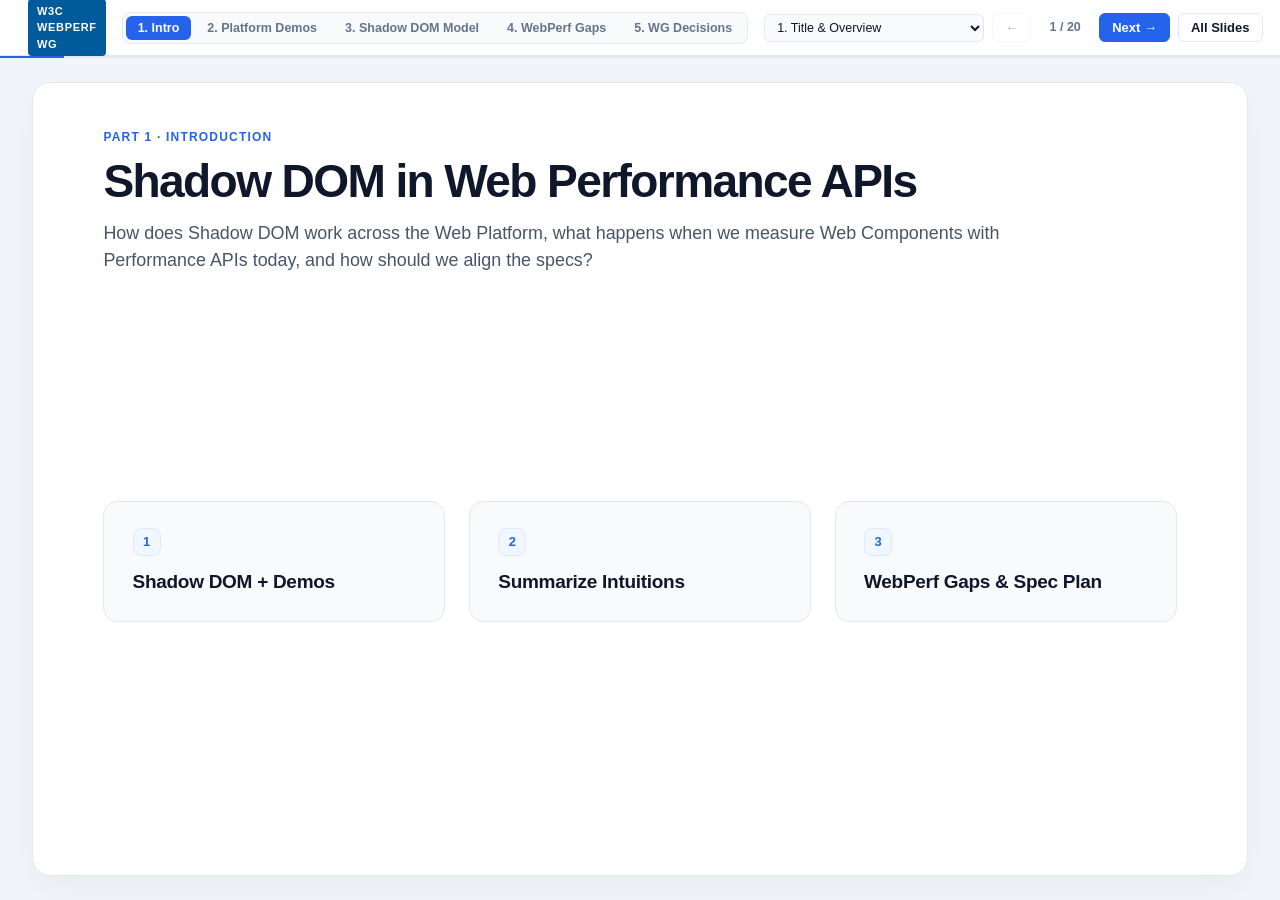
==== index.html @ 449cbb1b "Add 'Summary:' prefix to titles on Slides 10 and 11" ====
<!DOCTYPE html>
<html lang="en">
<head>
  <meta charset="utf-8">
  <meta name="viewport" content="width=device-width, initial-scale=1">
  <title>Shadow DOM in Web Performance APIs — W3C WebPerf WG</title>
  <meta name="description" content="W3C Web Performance Working Group presentation: Shadow DOM concepts, core Web Platform observability demos, and aligning Web Performance specifications.">
  <link rel="stylesheet" href="styles.css">
</head>
<body>
  <header class="deck-header">
    <div class="brand-group">
      <span class="w3c-tag">W3C WebPerf WG</span>
    </div>

    <nav class="story-stepper" aria-label="Presentation sections">
      <button class="step-pill active" type="button" data-part="0" onclick="jumpToPart('0')">1. Intro</button>
      <button class="step-pill" type="button" data-part="1" onclick="jumpToPart('1')">2. Platform Demos</button>
      <button class="step-pill" type="button" data-part="2" onclick="jumpToPart('2')">3. Shadow DOM Model</button>
      <button class="step-pill" type="button" data-part="3" onclick="jumpToPart('3')">4. WebPerf Gaps</button>
      <button class="step-pill" type="button" data-part="4" onclick="jumpToPart('4')">5. WG Decisions</button>
    </nav>

    <div class="deck-controls">
      <select id="slide-jump-select" class="slide-select" aria-label="Jump to slide">
        <optgroup label="1. Intro">
          <option value="0">1. Title &amp; Overview</option>
        </optgroup>
        <optgroup label="2. Platform Demos (No Perf APIs)">
          <option value="1">2. Concept: What Is Shadow DOM? (querySelector)</option>
          <option value="2">3. Diagram: The DOM "Tree of Trees"</option>
          <option value="3">4. ▶ Live Demo 1: querySelectorAll() Guard</option>
          <option value="4">5. Concept: DOM Events &amp; Retargeting</option>
          <option value="5">6. ▶ Live Demo 2: DOM Events &amp; Retargeting</option>
          <option value="6">7. Concept: Subresource Load, onload &amp; Hit-Testing</option>
          <option value="7">8. ▶ Live Demo 3: Subresource Load &amp; window.onload</option>
        </optgroup>
        <optgroup label="3. Shadow DOM Model">
          <option value="8">9. Diagram: DOM Tree vs. Flattened Tree</option>
          <option value="9">10. Summary: What Shadow DOM Encapsulates—And Why</option>
          <option value="10">11. Summary: open vs. closed vs. UA</option>
        </optgroup>
        <optgroup label="4. WebPerf Gaps &amp; Demos">
          <option value="11">12. What Breaks Today in WebPerf?</option>
          <option value="12">13. Two Audiences for Web Components</option>
          <option value="13">14. Current WebPerf Spec Scorecard</option>
          <option value="14">15. Event Timing vs. CLS Attribution</option>
          <option value="15">16. The LCP #152 Bug</option>
        </optgroup>
        <optgroup label="5. WG Decisions">
          <option value="16">17. Default: Component User View</option>
          <option value="17">18. Opt-In: Component Author View</option>
          <option value="18">19. 4 Decisions for WebPerf WG</option>
          <option value="19">20. Appendix: Engine &amp; WPT Plan</option>
        </optgroup>
      </select>

      <button id="prev-slide-btn" class="nav-btn" type="button">←</button>
      <span id="slide-counter-label" class="slide-counter">1 / 20</span>
      <button id="next-slide-btn" class="nav-btn primary" type="button">Next →</button>
      <button id="toggle-mode-btn" class="nav-btn" type="button">All Slides</button>
    </div>
  </header>

  <div class="progress-bar-track">
    <div id="progress-bar-fill" class="progress-bar-fill"></div>
  </div>

  <main class="deck-main">

    <!-- =========================================================
         PART 1: INTRO
         ========================================================= -->

    <!-- SLIDE 1: Title & Overview -->
    <section class="slide active" data-slide-index="0" data-part="0">
      <div class="slide-body">
        <div class="slide-eyebrow">Part 1 · Introduction</div>
        <h1>Shadow DOM in Web Performance APIs</h1>
        <p class="slide-lead">
          How does Shadow DOM work across the Web Platform, what happens when we measure Web Components with Performance APIs today, and how should we align the specs?
        </p>

        <div class="grid-3">
          <div class="card">
            <span class="card-num">1</span>
            <h3>Shadow DOM + Demos</h3>
          </div>

          <div class="card">
            <span class="card-num">2</span>
            <h3>Summarize Intuitions</h3>
          </div>

          <div class="card">
            <span class="card-num">3</span>
            <h3>WebPerf Gaps &amp; Spec Plan</h3>
          </div>
        </div>
      </div>
    </section>

    <!-- =========================================================
         PART 2: WEB PLATFORM PROOF (NO PERFORMANCE APIS)
         ========================================================= -->

    <!-- SLIDE 2: Platform Demo 1 Concept (What Is Shadow DOM? & querySelector Guard) -->
    <section class="slide" data-slide-index="1" data-part="1">
      <div class="slide-body">
        <div class="slide-eyebrow">Part 2 · Pure Web Platform Proof · 1 of 3</div>
        <h2>What Is Shadow DOM?</h2>
        <p class="slide-lead">
          A private DOM subtree attached to a <strong>Shadow Host</strong> so page styles and scripts don't collide with component internals.
        </p>

        <div class="grid-3">
          <div class="card">
            <span class="card-num">1</span>
            <h3>Hosts Live in Light DOM</h3>
            <p>
              Every custom element <strong>Host</strong> is in the outer <code>document</code> (regardless of <code>open</code> or <code>closed</code> mode).
            </p>
            <div class="formula-pill">document.querySelectorAll('...-card')</div>
          </div>

          <div class="card">
            <span class="card-num">2</span>
            <h3>Queries Stop at Boundary</h3>
            <p>
              <code>document.querySelectorAll()</code> does not reach inside Shadow Roots by default.
            </p>
            <div class="formula-pill">document.querySelectorAll('button')</div>
          </div>

          <div class="card">
            <span class="card-num">3</span>
            <h3>Reaching In: <code>open</code> Only</h3>
            <p>
              <code>host.shadowRoot</code> reaches inside <code>open</code> roots, while returning <code>null</code> for <code>closed</code>.
            </p>
            <div class="formula-pill">host.shadowRoot?.querySelectorAll(...)</div>
          </div>
        </div>
      </div>
    </section>

    <!-- SLIDE 3: Diagram (DOM "Tree of Trees" Only) -->
    <section class="slide" data-slide-index="2" data-part="1">
      <div class="slide-body">
        <div class="slide-eyebrow">Part 2 · Pure Web Platform Proof · Initial Mental Model</div>
        <h2>The DOM "Tree of Trees" (<a href="https://developer.mozilla.org/en-US/docs/Web/API/Web_components/Using_shadow_DOM" target="_blank">MDN</a>)</h2>
        <p class="slide-lead">
          To DOM traversal APIs (<code>querySelector</code>, <code>getElementById</code>, <code>parentNode</code>), the <strong>Shadow Tree</strong> is a separate DOM tree separated from the <strong>Document Tree</strong> by the <strong>Shadow Boundary</strong>:
        </p>

        <div class="card" style="padding: 18px 22px; display: flex; justify-content: center; overflow-x: auto;">
          <svg viewBox="0 0 485 390" style="width: 100%; max-width: 560px; max-height: 52vh; height: auto; display: block; font-family: 'Inter', -apple-system, BlinkMacSystemFont, sans-serif;" role="img" aria-label="Diagram of the DOM Tree of Trees separated by the Shadow Boundary">
            <defs>
              <marker id="arrow-indigo-initial" viewBox="0 0 10 10" refX="8" refY="5" markerWidth="6" markerHeight="6" orient="auto-start-reverse">
                <path d="M 0 1 L 8 5 L 0 9 z" fill="#4f46e5"/>
              </marker>
            </defs>

            <rect x="10" y="10" width="465" height="370" rx="14" fill="#f8fafc" stroke="#cbd5e1" stroke-width="1.5"/>
            <text x="28" y="36" font-size="13" font-weight="800" fill="#0f172a" letter-spacing="0.03em">DOM REALM — "TREE OF TREES"</text>
            <text x="28" y="54" font-size="11.5" fill="#64748b">DOM traversal (querySelector, parentNode) stops at the Shadow Boundary</text>

            <!-- Document Tree sub-box -->
            <rect x="24" y="68" width="200" height="258" rx="10" fill="#ffffff" stroke="#cbd5e1" stroke-width="1.25"/>
            <text x="36" y="88" font-size="11" font-weight="700" fill="#475569">Document Tree</text>

            <!-- Edges in Document Tree -->
            <line x1="124" y1="128" x2="76" y2="176" stroke="#94a3b8" stroke-width="2"/>
            <line x1="124" y1="128" x2="172" y2="176" stroke="#94a3b8" stroke-width="2"/>
            <line x1="76" y1="208" x2="76" y2="254" stroke="#94a3b8" stroke-width="2"/>

            <!-- document node -->
            <rect x="78" y="98" width="92" height="32" rx="16" fill="#1e40af" stroke="#1e3a8a" stroke-width="1.5"/>
            <text x="124" y="118" text-anchor="middle" font-size="12" font-weight="700" fill="#ffffff">document</text>

            <!-- light DOM child 1 -->
            <rect x="36" y="176" width="80" height="32" rx="16" fill="#d1fae5" stroke="#10b981" stroke-width="1.5"/>
            <text x="76" y="196" text-anchor="middle" font-size="11.5" font-weight="700" fill="#065f46">&lt;header&gt;</text>

            <!-- light DOM grandchild -->
            <rect x="36" y="254" width="80" height="32" rx="16" fill="#d1fae5" stroke="#10b981" stroke-width="1.5"/>
            <text x="76" y="274" text-anchor="middle" font-size="11.5" font-weight="700" fill="#065f46">&lt;h1&gt;</text>

            <!-- shadow host node -->
            <rect x="128" y="172" width="88" height="40" rx="20" fill="#10b981" stroke="#047857" stroke-width="2"/>
            <text x="172" y="189" text-anchor="middle" font-size="11" font-weight="800" fill="#ffffff">shadow</text>
            <text x="172" y="203" text-anchor="middle" font-size="11" font-weight="800" fill="#ffffff">host</text>

            <!-- SHADOW BOUNDARY (Vertical Dashed Line) -->
            <line x1="242" y1="68" x2="242" y2="326" stroke="#4f46e5" stroke-width="2" stroke-dasharray="5,5"/>
            <rect x="193" y="302" width="98" height="20" rx="5" fill="#eef2ff" stroke="#c7d2fe" stroke-width="1"/>
            <text x="242" y="315" text-anchor="middle" font-size="10" font-weight="800" fill="#4338ca">Shadow Boundary</text>

            <!-- Shadow Tree sub-box -->
            <rect x="260" y="112" width="200" height="214" rx="10" fill="#f5f3ff" stroke="#c4b5fd" stroke-width="1.25"/>
            <text x="272" y="132" font-size="11" font-weight="700" fill="#5b21b6">Shadow Tree</text>

            <!-- Host -> Shadow Root capability pointer -->
            <path d="M 216 192 L 308 168" fill="none" stroke="#4f46e5" stroke-width="2" stroke-dasharray="4,3" marker-end="url(#arrow-indigo-initial)"/>

            <!-- Edges in Shadow Tree -->
            <line x1="360" y1="180" x2="314" y2="222" stroke="#a78bfa" stroke-width="2"/>
            <line x1="360" y1="180" x2="406" y2="222" stroke="#a78bfa" stroke-width="2"/>
            <line x1="406" y1="254" x2="406" y2="282" stroke="#a78bfa" stroke-width="2"/>

            <!-- shadow root node -->
            <rect x="310" y="144" width="100" height="36" rx="18" fill="#4338ca" stroke="#312e81" stroke-width="1.5"/>
            <text x="360" y="160" text-anchor="middle" font-size="11" font-weight="700" fill="#ffffff">shadow</text>
            <text x="360" y="173" text-anchor="middle" font-size="11" font-weight="700" fill="#ffffff">root</text>

            <!-- shadow child 1 -->
            <rect x="274" y="222" width="80" height="32" rx="16" fill="#fce7f3" stroke="#ec4899" stroke-width="1.5"/>
            <text x="314" y="242" text-anchor="middle" font-size="11" font-weight="700" fill="#9d174d">&lt;div.card&gt;</text>

            <!-- shadow child 2 -->
            <rect x="366" y="222" width="80" height="32" rx="16" fill="#fce7f3" stroke="#ec4899" stroke-width="1.5"/>
            <text x="406" y="242" text-anchor="middle" font-size="11" font-weight="700" fill="#9d174d">&lt;p&gt;</text>

            <!-- shadow grandchild -->
            <rect x="366" y="280" width="80" height="32" rx="16" fill="#fce7f3" stroke="#ec4899" stroke-width="1.5"/>
            <text x="406" y="300" text-anchor="middle" font-size="11" font-weight="700" fill="#9d174d">&lt;img&gt;</text>

            <!-- Bottom caption pill Left -->
            <rect x="24" y="338" width="436" height="28" rx="6" fill="#f1f5f9" stroke="#cbd5e1" stroke-width="1"/>
            <text x="242" y="356" text-anchor="middle" font-size="11" font-weight="600" fill="#334155" font-family="'JetBrains Mono', monospace">shadowRoot.parentNode === null · doc.querySelector('img') === null</text>
          </svg>
        </div>
      </div>
    </section>

    <!-- SLIDE 4: Inline Live Demo 1 (querySelector Guard) -->
    <section class="slide" data-slide-index="2" data-part="1">
      <div class="slide-body">
        <div class="demo-slide-header">
          <div>
            <div class="slide-eyebrow">Part 2 · Interactive Demo 1 · DOM Tree Encapsulation</div>
            <h2>Live Demo: Shadow DOM &amp; <code>querySelectorAll()</code></h2>
          </div>
          <div class="demo-slide-actions">
            <button class="nav-btn" type="button" onclick="reloadDemoFrame(this)">↻ Reload Demo</button>
            <a class="nav-btn" href="demos/demo-0-queryselector.html" target="_blank">Open in New Tab ↗</a>
          </div>
        </div>
        <div class="demo-embed-wrap">
          <iframe class="demo-embed-frame" data-src="demos/demo-0-queryselector.html" title="Demo 1: Shadow DOM and querySelectorAll"></iframe>
        </div>
      </div>
    </section>

    <!-- SLIDE 4: Platform Demo 2 Concept (DOM Events & Retargeting) -->
    <section class="slide" data-slide-index="3" data-part="1">
      <div class="slide-body">
        <div class="slide-eyebrow">Part 2 · Pure Web Platform Proof (Zero Performance APIs) · 2 of 3</div>
        <h2>DOM Events Bubble Out—and Retarget to the Shadow Host</h2>
        <p class="slide-lead">
          When a user clicks inside an <code>open</code> or <code>closed</code> Shadow Root, the outer page receives the event—with <code>event.target</code> rewritten via <a href="https://dom.spec.whatwg.org/#retarget" target="_blank">WHATWG DOM <code>retarget()</code></a>:
        </p>

        <div class="grid-3">
          <div class="card">
            <span class="card-num">1</span>
            <h3>Composed Clicks Exit</h3>
            <p>
              UI events (<code>click</code>, <code>pointerdown</code>, <code>keydown</code>) have <code>composed: true</code> and bubble out to <code>window</code> across both <code>open</code> and <code>closed</code> shadow roots.
            </p>
            <div class="formula-pill">window.addEventListener('click') fires</div>
          </div>

          <div class="card">
            <span class="card-num">2</span>
            <h3><code>event.target</code> Retargets</h3>
            <p>
              An inner click on <code>&lt;button#save-btn&gt;</code> is automatically rewritten at the shadow boundary to the outermost light-DOM <strong>Shadow Host</strong>.
            </p>
            <div class="formula-pill">event.target → &lt;closed-demo-card&gt;</div>
          </div>

          <div class="card">
            <span class="card-num">3</span>
            <h3><code>composedPath()[0]</code> Checks Mode</h3>
            <p>
              <code>event.composedPath()[0]</code> pierces <code>open</code> shadow roots (<code>&lt;button#save-btn&gt;</code>), while stopping at the host for <code>closed</code> shadow roots.
            </p>
            <div class="formula-pill">open: inner button · closed: host</div>
          </div>
        </div>
      </div>
    </section>

    <!-- SLIDE 5: Inline Live Demo 2 (DOM Events & Retargeting) -->
    <section class="slide" data-slide-index="4" data-part="1">
      <div class="slide-body">
        <div class="demo-slide-header">
          <div>
            <div class="slide-eyebrow">Part 2 · Interactive Demo 2 · Zero Performance APIs</div>
            <h2>Live Demo: DOM Events, <code>event.target</code> &amp; <code>composedPath()</code></h2>
          </div>
          <div class="demo-slide-actions">
            <button class="nav-btn" type="button" onclick="reloadDemoFrame(this)">↻ Reload Demo</button>
            <a class="nav-btn" href="demos/demo-1-events.html?mode=platform" target="_blank">Open in New Tab ↗</a>
          </div>
        </div>
        <div class="demo-embed-wrap">
          <iframe class="demo-embed-frame" data-src="demos/demo-1-events.html?mode=platform" title="Demo 2: DOM Events and Retargeting"></iframe>
        </div>
      </div>
    </section>

    <!-- SLIDE 6: Platform Demo 3 Concept (Subresource Load, window.onload & elementFromPoint) -->
    <section class="slide" data-slide-index="5" data-part="1">
      <div class="slide-body">
        <div class="slide-eyebrow">Part 2 · Pure Web Platform Proof (Zero Performance APIs) · 3 of 3</div>
        <h2>Slow Subresources Inside Shadow DOM Delay <code>window.onload</code></h2>
        <p class="slide-lead">
          Even when an <code>&lt;img&gt;</code> is encapsulated inside an <code>open</code> or <code>closed</code> Shadow Root, its network loading and rendered geometry participate in the outer document:
        </p>

        <div class="grid-3">
          <div class="card">
            <span class="card-num">1</span>
            <h3><code>DOMContentLoaded</code> Fires Early</h3>
            <p>
              The outer HTML parser finishes immediately (`~15ms`), while slow-loading <code>&lt;img&gt;</code> elements inside the <code>open</code> and <code>closed</code> Shadow Roots continue fetching.
            </p>
            <div class="formula-pill">document.readyState === "interactive"</div>
          </div>

          <div class="card">
            <span class="card-num">2</span>
            <h3>Delays Outer <code>window.onload</code></h3>
            <p>
              Per <a href="https://html.spec.whatwg.org/multipage/images.html#delay-the-load-event" target="_blank">WHATWG HTML</a>, both <code>open</code> (`1.2s`) and <code>closed</code> (`2.4s`) shadow images delay the outer document's <code>window.onload</code> until the slowest one completes.
            </p>
            <div class="formula-pill">window.onload waits for closed shadow &lt;img&gt;</div>
          </div>

          <div class="card">
            <span class="card-num">3</span>
            <h3><code>elementFromPoint(x, y)</code> Retargets</h3>
            <p>
              Hit-testing the screen coordinates of the rendered shadow <code>&lt;img&gt;</code> via <code>document.elementFromPoint(x, y)</code> returns the <strong>Shadow Host</strong>—never the inner <code>&lt;img&gt;</code>!
            </p>
            <div class="formula-pill">elementFromPoint(x, y) → &lt;closed-load-card&gt;</div>
          </div>
        </div>
      </div>
    </section>

    <!-- SLIDE 7: Inline Live Demo 3 (Subresource Load & window.onload) -->
    <section class="slide" data-slide-index="6" data-part="1">
      <div class="slide-body">
        <div class="demo-slide-header">
          <div>
            <div class="slide-eyebrow">Part 2 · Interactive Demo 3 · Zero Performance APIs</div>
            <h2>Live Demo: Slow Shadow DOM Subresources &amp; <code>window.onload</code></h2>
          </div>
          <div class="demo-slide-actions">
            <button class="nav-btn" type="button" onclick="reloadDemoFrame(this)">↻ Replay Load</button>
            <a class="nav-btn" href="demos/demo-4-paint-visibility.html?mode=platform" target="_blank">Open in New Tab ↗</a>
          </div>
        </div>
        <div class="demo-embed-wrap">
          <iframe class="demo-embed-frame" data-src="demos/demo-4-paint-visibility.html?mode=platform" data-reload-on-enter="true" title="Demo 3: Subresource Load and window.onload"></iframe>
        </div>
      </div>
    </section>

    <!-- =========================================================
         PART 3: SHADOW DOM MODEL
         ========================================================= -->

    <!-- SLIDE 6: Visual Architecture Diagram (Modern MDN shadowdom.svg) -->
    <section class="slide" data-slide-index="5" data-part="2">
      <div class="slide-body">
        <div class="slide-eyebrow">Part 3 · Shadow DOM Model</div>
        <h2>The "Tree of Trees" vs. The "Flattened Tree"</h2>
        <p class="slide-lead">
          DOM APIs see separate trees divided by the <strong>Shadow Boundary</strong>, while layout, paint, and input operate on the unified <strong>Flattened Tree</strong> (<a href="https://developer.mozilla.org/en-US/docs/Web/API/Web_components/Using_shadow_DOM" target="_blank">MDN</a> · <a href="https://drafts.csswg.org/css-scoping/#flat-tree" target="_blank">CSS Scoping §3.1</a>).
        </p>

        <div class="card" style="padding: 18px 22px; overflow-x: auto;">
          <svg viewBox="0 0 980 390" style="width: 100%; min-width: 680px; max-height: 52vh; height: auto; display: block; font-family: 'Inter', -apple-system, BlinkMacSystemFont, sans-serif;" role="img" aria-label="Diagram comparing the DOM Tree of Trees on the left with the Flattened Tree for rendering on the right">
            <defs>
              <marker id="arrow-slate" viewBox="0 0 10 10" refX="8" refY="5" markerWidth="6" markerHeight="6" orient="auto-start-reverse">
                <path d="M 0 1 L 8 5 L 0 9 z" fill="#64748b"/>
              </marker>
              <marker id="arrow-indigo" viewBox="0 0 10 10" refX="8" refY="5" markerWidth="6" markerHeight="6" orient="auto-start-reverse">
                <path d="M 0 1 L 8 5 L 0 9 z" fill="#4f46e5"/>
              </marker>
              <marker id="arrow-emerald" viewBox="0 0 10 10" refX="8" refY="5" markerWidth="6" markerHeight="6" orient="auto-start-reverse">
                <path d="M 0 1 L 8 5 L 0 9 z" fill="#059669"/>
              </marker>
            </defs>

            <!-- =====================================================
                 LEFT SIDE: DOM REALM ("TREE OF TREES")
                 ===================================================== -->
            <rect x="10" y="10" width="465" height="370" rx="14" fill="#f8fafc" stroke="#cbd5e1" stroke-width="1.5"/>
            <text x="28" y="36" font-size="13" font-weight="800" fill="#0f172a" letter-spacing="0.03em">1. DOM REALM — "TREE OF TREES"</text>
            <text x="28" y="54" font-size="11.5" fill="#64748b">DOM traversal (querySelector, parentNode) stops at the Shadow Boundary</text>

            <!-- Document Tree sub-box -->
            <rect x="24" y="68" width="200" height="258" rx="10" fill="#ffffff" stroke="#cbd5e1" stroke-width="1.25"/>
            <text x="36" y="88" font-size="11" font-weight="700" fill="#475569">Document Tree</text>

            <!-- Edges in Document Tree -->
            <line x1="124" y1="128" x2="76" y2="176" stroke="#94a3b8" stroke-width="2"/>
            <line x1="124" y1="128" x2="172" y2="176" stroke="#94a3b8" stroke-width="2"/>
            <line x1="76" y1="208" x2="76" y2="254" stroke="#94a3b8" stroke-width="2"/>

            <!-- document node -->
            <rect x="78" y="98" width="92" height="32" rx="16" fill="#1e40af" stroke="#1e3a8a" stroke-width="1.5"/>
            <text x="124" y="118" text-anchor="middle" font-size="12" font-weight="700" fill="#ffffff">document</text>

            <!-- light DOM child 1 -->
            <rect x="36" y="176" width="80" height="32" rx="16" fill="#d1fae5" stroke="#10b981" stroke-width="1.5"/>
            <text x="76" y="196" text-anchor="middle" font-size="11.5" font-weight="700" fill="#065f46">&lt;header&gt;</text>

            <!-- light DOM grandchild -->
            <rect x="36" y="254" width="80" height="32" rx="16" fill="#d1fae5" stroke="#10b981" stroke-width="1.5"/>
            <text x="76" y="274" text-anchor="middle" font-size="11.5" font-weight="700" fill="#065f46">&lt;h1&gt;</text>

            <!-- shadow host node -->
            <rect x="128" y="172" width="88" height="40" rx="20" fill="#10b981" stroke="#047857" stroke-width="2"/>
            <text x="172" y="189" text-anchor="middle" font-size="11" font-weight="800" fill="#ffffff">shadow</text>
            <text x="172" y="203" text-anchor="middle" font-size="11" font-weight="800" fill="#ffffff">host</text>

            <!-- SHADOW BOUNDARY (Vertical Dashed Line) -->
            <line x1="242" y1="68" x2="242" y2="326" stroke="#4f46e5" stroke-width="2" stroke-dasharray="5,5"/>
            <rect x="193" y="302" width="98" height="20" rx="5" fill="#eef2ff" stroke="#c7d2fe" stroke-width="1"/>
            <text x="242" y="315" text-anchor="middle" font-size="10" font-weight="800" fill="#4338ca">Shadow Boundary</text>

            <!-- Shadow Tree sub-box -->
            <rect x="260" y="112" width="200" height="214" rx="10" fill="#f5f3ff" stroke="#c4b5fd" stroke-width="1.25"/>
            <text x="272" y="132" font-size="11" font-weight="700" fill="#5b21b6">Shadow Tree</text>

            <!-- Host -> Shadow Root capability pointer -->
            <path d="M 216 192 L 308 168" fill="none" stroke="#4f46e5" stroke-width="2" stroke-dasharray="4,3" marker-end="url(#arrow-indigo)"/>

            <!-- Edges in Shadow Tree -->
            <line x1="360" y1="180" x2="314" y2="222" stroke="#a78bfa" stroke-width="2"/>
            <line x1="360" y1="180" x2="406" y2="222" stroke="#a78bfa" stroke-width="2"/>
            <line x1="406" y1="254" x2="406" y2="282" stroke="#a78bfa" stroke-width="2"/>

            <!-- shadow root node -->
            <rect x="310" y="144" width="100" height="36" rx="18" fill="#4338ca" stroke="#312e81" stroke-width="1.5"/>
            <text x="360" y="160" text-anchor="middle" font-size="11" font-weight="700" fill="#ffffff">shadow</text>
            <text x="360" y="173" text-anchor="middle" font-size="11" font-weight="700" fill="#ffffff">root</text>

            <!-- shadow child 1 -->
            <rect x="274" y="222" width="80" height="32" rx="16" fill="#fce7f3" stroke="#ec4899" stroke-width="1.5"/>
            <text x="314" y="242" text-anchor="middle" font-size="11" font-weight="700" fill="#9d174d">&lt;div.card&gt;</text>

            <!-- shadow child 2 -->
            <rect x="366" y="222" width="80" height="32" rx="16" fill="#fce7f3" stroke="#ec4899" stroke-width="1.5"/>
            <text x="406" y="242" text-anchor="middle" font-size="11" font-weight="700" fill="#9d174d">&lt;p&gt;</text>

            <!-- shadow grandchild -->
            <rect x="366" y="280" width="80" height="32" rx="16" fill="#fce7f3" stroke="#ec4899" stroke-width="1.5"/>
            <text x="406" y="300" text-anchor="middle" font-size="11" font-weight="700" fill="#9d174d">&lt;img&gt;</text>

            <!-- Bottom caption pill Left -->
            <rect x="24" y="338" width="436" height="28" rx="6" fill="#f1f5f9" stroke="#cbd5e1" stroke-width="1"/>
            <text x="242" y="356" text-anchor="middle" font-size="11" font-weight="600" fill="#334155" font-family="'JetBrains Mono', monospace">shadowRoot.parentNode === null · doc.querySelector('img') === null</text>

            <!-- =====================================================
                 CENTER BRIDGE: FLATTEN & RETARGET
                 ===================================================== -->
            <rect x="485" y="148" width="80" height="52" rx="8" fill="#eef2ff" stroke="#c7d2fe" stroke-width="1.25"/>
            <text x="525" y="168" text-anchor="middle" font-size="10.5" font-weight="800" fill="#3730a3">Flatten</text>
            <path d="M 497 182 L 551 182" fill="none" stroke="#4f46e5" stroke-width="2.2" marker-end="url(#arrow-indigo)"/>
            <text x="525" y="194" text-anchor="middle" font-size="9" font-weight="600" fill="#4f46e5">CSS §3.1</text>

            <!-- =====================================================
                 RIGHT SIDE: RENDERING REALM ("FLATTENED TREE")
                 ===================================================== -->
            <rect x="575" y="10" width="395" height="370" rx="14" fill="#f0fdf4" stroke="#86efac" stroke-width="1.5"/>
            <text x="593" y="36" font-size="13" font-weight="800" fill="#064e3b" letter-spacing="0.03em">2. FLATTENED TREE (FOR RENDERING)</text>
            <text x="593" y="54" font-size="11.5" fill="#047857">Layout, Paint, Hit-Testing &amp; WebPerf run on this single unified tree</text>

            <!-- Unified Flat Tree box -->
            <rect x="591" y="68" width="363" height="258" rx="10" fill="#ffffff" stroke="#bbf7d0" stroke-width="1.25"/>

            <!-- Edges in Flattened Tree -->
            <line x1="728" y1="126" x2="652" y2="172" stroke="#94a3b8" stroke-width="2"/>
            <line x1="728" y1="126" x2="804" y2="172" stroke="#94a3b8" stroke-width="2"/>
            <line x1="652" y1="204" x2="652" y2="250" stroke="#94a3b8" stroke-width="2"/>

            <!-- Grafted Shadow Tree edges directly under shadow host! -->
            <line x1="804" y1="208" x2="754" y2="236" stroke="#ec4899" stroke-width="2"/>
            <line x1="804" y1="208" x2="854" y2="236" stroke="#ec4899" stroke-width="2"/>
            <line x1="854" y1="266" x2="854" y2="284" stroke="#ec4899" stroke-width="2"/>

            <!-- document node -->
            <rect x="682" y="94" width="92" height="32" rx="16" fill="#1e40af" stroke="#1e3a8a" stroke-width="1.5"/>
            <text x="728" y="114" text-anchor="middle" font-size="12" font-weight="700" fill="#ffffff">document</text>

            <!-- light DOM child 1 -->
            <rect x="612" y="172" width="80" height="32" rx="16" fill="#d1fae5" stroke="#10b981" stroke-width="1.5"/>
            <text x="652" y="192" text-anchor="middle" font-size="11.5" font-weight="700" fill="#065f46">&lt;header&gt;</text>

            <!-- light DOM grandchild -->
            <rect x="612" y="250" width="80" height="32" rx="16" fill="#d1fae5" stroke="#10b981" stroke-width="1.5"/>
            <text x="652" y="270" text-anchor="middle" font-size="11.5" font-weight="700" fill="#065f46">&lt;h1&gt;</text>

            <!-- shadow host node in flat tree -->
            <rect x="760" y="168" width="88" height="40" rx="20" fill="#10b981" stroke="#047857" stroke-width="2"/>
            <text x="804" y="185" text-anchor="middle" font-size="11" font-weight="800" fill="#ffffff">shadow</text>
            <text x="804" y="199" text-anchor="middle" font-size="11" font-weight="800" fill="#ffffff">host</text>

            <!-- Dashed box showing Grafted Shadow Tree inside Flat Tree -->
            <rect x="704" y="220" width="238" height="100" rx="8" fill="#fdf2f8" fill-opacity="0.55" stroke="#ec4899" stroke-width="1.5" stroke-dasharray="5,4"/>
            <text x="714" y="312" font-size="10" font-weight="700" fill="#9d174d">Shadow Tree (grafted under host)</text>

            <!-- grafted shadow child 1 -->
            <rect x="714" y="234" width="80" height="30" rx="15" fill="#fce7f3" stroke="#ec4899" stroke-width="1.5"/>
            <text x="754" y="253" text-anchor="middle" font-size="11" font-weight="700" fill="#9d174d">&lt;div.card&gt;</text>

            <!-- grafted shadow child 2 -->
            <rect x="814" y="234" width="80" height="30" rx="15" fill="#fce7f3" stroke="#ec4899" stroke-width="1.5"/>
            <text x="854" y="253" text-anchor="middle" font-size="11" font-weight="700" fill="#9d174d">&lt;p&gt;</text>

            <!-- grafted shadow grandchild -->
            <rect x="814" y="282" width="80" height="30" rx="15" fill="#fce7f3" stroke="#ec4899" stroke-width="1.5"/>
            <text x="854" y="301" text-anchor="middle" font-size="11" font-weight="700" fill="#9d174d">&lt;img&gt;</text>

            <!-- Retarget curve from inner <img> up to shadow host -->
            <path d="M 896 297 C 942 285, 942 195, 852 186" fill="none" stroke="#059669" stroke-width="2.2" stroke-dasharray="4,3" marker-end="url(#arrow-emerald)"/>
            <rect x="875" y="142" width="72" height="20" rx="5" fill="#ecfdf5" stroke="#6ee7b7" stroke-width="1"/>
            <text x="911" y="155" text-anchor="middle" font-size="9.5" font-weight="800" fill="#065f46" font-family="'JetBrains Mono', monospace">retarget()</text>

            <!-- Bottom caption pill Right -->
            <rect x="591" y="338" width="363" height="28" rx="6" fill="#dcfce7" stroke="#86efac" stroke-width="1"/>
            <text x="772" y="356" text-anchor="middle" font-size="11" font-weight="600" fill="#065f46" font-family="'JetBrains Mono', monospace">shadow root disappears · children render under host</text>
          </svg>
        </div>
      </div>
    </section>

    <!-- SLIDE 10: Two Realms & MDN Principle -->
    <section class="slide" data-slide-index="9" data-part="2">
      <div class="slide-body">
        <div class="slide-eyebrow">Part 3 · Shadow DOM Model · Summary</div>
        <h2>Summary: What Shadow DOM Encapsulates—And Why</h2>
        <p class="slide-lead">
          Per <a href="https://developer.mozilla.org/en-US/docs/Web/API/Web_components/Using_shadow_DOM" target="_blank">MDN</a>, Shadow DOM exists so <em>"code running in the page cannot accidentally break a custom element by modifying its internal implementation."</em>
        </p>

        <div class="grid-3">
          <div class="card">
            <span class="status-badge status-info" style="align-self:flex-start;">1. Encapsulated DOM Tree</span>
            <h3>No Live Inner <code>Node</code> Leaks</h3>
            <p>
              <code>querySelector</code> and CSS don't cross into a <code>ShadowRoot</code>. Likewise, global APIs must not return live inner <code>Element</code> references (which let page code mutate internals or call <code>el.getRootNode()</code> on a <code>closed</code> root).
            </p>
            <div class="formula-pill">Protect internal DOM from page mutation</div>
          </div>

          <div class="card">
            <span class="status-badge status-pass" style="align-self:flex-start;">2. Shared Flat Tree (<a href="https://drafts.csswg.org/css-scoping/#flat-tree" target="_blank">CSS §3.1</a>)</span>
            <h3>Rendering Is Never Hidden</h3>
            <p>
              Layout, geometry, paint, and hit-testing all operate on the single document-wide <strong>flat tree</strong>. Measuring <em>when</em> or <em>how much</em> pixels painted cannot break a component's implementation.
            </p>
            <div class="formula-pill">Layout, paint &amp; input are page-wide</div>
          </div>

          <div class="card">
            <span class="status-badge status-pass" style="align-self:flex-start;">3. The Safe Boundary</span>
            <h3>Retarget to the Shadow Host</h3>
            <p>
              When the platform reports a flat-tree event or paint to the page, it retargets attribution to <code>&lt;my-component&gt;</code>—a light-DOM element the page <em>already</em> owns.
            </p>
            <div class="formula-pill">innerNode → retarget() → &lt;my-component&gt;</div>
          </div>
        </div>
      </div>
    </section>

    <!-- SLIDE 11: Three Modes (open, closed, UA) -->
    <section class="slide" data-slide-index="10" data-part="2">
      <div class="slide-body">
        <div class="slide-eyebrow">Part 3 · Shadow DOM Model · Summary</div>
        <h2>Summary: <code>open</code> and <code>closed</code> Behave Identically by Default</h2>
        <p class="slide-lead">
          Across WHATWG DOM and HTML, <code>mode</code> is only checked in <strong>4 legacy APIs from 2015</strong>. All modern APIs treat <code>open</code> and <code>closed</code> the same.
        </p>

        <div class="grid-3">
          <div class="card">
            <span class="card-num">1</span>
            <h3>Author <code>open</code> &amp; <code>closed</code></h3>
            <p>
              Both encapsulate their inner DOM tree by default. The only difference is whether <code>host.shadowRoot</code> hands out a capability reference.
            </p>
            <div class="formula-pill">Default rule: open == closed</div>
          </div>

          <div class="card">
            <span class="card-num">2</span>
            <h3>The Only 4 Exceptions (2015)</h3>
            <p>
              1. <code>host.shadowRoot</code><br>
              2. <code>node.assignedSlot</code><br>
              3. <code>slot.assignedNodes({flatten:true})</code><br>
              4. <code>event.composedPath()</code>
            </p>
            <div class="formula-pill">No newer spec checks mode == "open"</div>
          </div>

          <div class="card">
            <span class="card-num">3</span>
            <h3>User-Agent (<code>UA</code>) Shadow Roots</h3>
            <p>
              Internal browser implementation of native controls (<code>&lt;video controls&gt;</code>, <code>&lt;input type="range"&gt;</code>). Not author DOM.
            </p>
            <div class="formula-pill">Exclude UA internals from WebPerf</div>
          </div>
        </div>
      </div>
    </section>

    <!-- =========================================================
         PART 4: WEBPERF GAPS & DEMOS
         ========================================================= -->

    <!-- SLIDE 9: What Breaks Today When a Site Uses Shadow DOM? -->
    <section class="slide" data-slide-index="8" data-part="3">
      <div class="slide-body">
        <div class="slide-eyebrow">Part 4 · Web Performance Gaps &amp; Deep Dive</div>
        <h2>What Breaks Today When a Site Uses Shadow DOM?</h2>
        <p class="slide-lead">
          Unlike DOM Events and Hit-Testing, Web Performance APIs currently handle Shadow DOM inconsistently across three areas:
        </p>

        <div class="grid-3">
          <div class="card">
            <span class="status-badge status-fail" style="align-self:flex-start;">LCP (&amp; CLS)</span>
            <h3>Missing or <code>null</code> Attribution</h3>
            <p>
              <strong>Safari</strong> ignores Shadow DOM in LCP entirely (<a href="https://commits.webkit.org/310655@main" target="_blank">310655@main</a>). <strong>Chrome &amp; Firefox</strong> measure it, but strip <code>entry.element</code> and <code>entry.id</code> to <code>null</code> / <code>""</code> instead of retargeting to the Shadow Host (<a href="https://github.com/w3c/largest-contentful-paint/issues/152" target="_blank">LCP #152</a>).
            </p>
            <div class="formula-pill">Note: CLS has the same issue (sources[i].node → null)</div>
          </div>

          <div class="card">
            <span class="status-badge status-warn" style="align-self:flex-start;">Event Timing &amp; LoAF</span>
            <h3>Mostly Retargeted, With Edge Cases</h3>
            <p>
              Event Timing retargets <code>entry.target</code> to the Shadow Host by spec (though Chrome doesn't do this 100% correctly in all cases yet, <a href="https://crbug.com/1367329" target="_blank">crbug/1367329</a>), while <code>targetSelector</code> (<a href="https://github.com/w3c/event-timing/issues/126" target="_blank">#126</a>) and LoAF <code>invoker</code> can still expose inner shadow selectors/IDs.
            </p>
            <div class="formula-pill">Host retargeted · Chrome edge-case bug · selector/ID questions</div>
          </div>

          <div class="card">
            <span class="status-badge status-fail" style="align-self:flex-start;">Element &amp; Container Timing</span>
            <h3>Completely Unsupported</h3>
            <p>
              <code>elementtiming</code> (<a href="https://github.com/w3c/element-timing/issues/3" target="_blank">#3</a>) and <code>containertiming</code> (<a href="https://github.com/w3c/container-timing/issues/14" target="_blank">#14</a>) inside Shadow DOM are completely dropped—even for the component's own author.
            </p>
            <div class="formula-pill">Zero entries emitted inside ShadowRoots</div>
          </div>
        </div>
      </div>
    </section>

    <!-- SLIDE 10: Two Audiences & Three Core Principles for WebPerf -->
    <section class="slide" data-slide-index="9" data-part="3">
      <div class="slide-body">
        <div class="slide-eyebrow">Part 4 · Expanding to Web Performance APIs</div>
        <h2>Two Audiences for Web Components (<a href="https://github.com/w3c/element-timing/issues/3" target="_blank"><code>element-timing#3</code></a>)</h2>
        <p class="slide-lead">
          Distinguishing <strong>Component Users</strong> from <strong>Component Authors</strong> explains both what is shown by default and what requires opt-in:
        </p>

        <div class="grid-3">
          <div class="card">
            <span class="card-num">1</span>
            <h3>Component Users (Default)</h3>
            <p>
              Page owners want timings for <strong>the component in its entirety</strong> (retargeted to <code>&lt;my-host&gt;</code>), <strong>plus sub-elements they pass via <code>&lt;slot&gt;</code></strong> (which <code>retarget()</code> preserves automatically!).
            </p>
            <div class="formula-pill">Default: Host + Slotted Light DOM</div>
          </div>

          <div class="card">
            <span class="card-num">2</span>
            <h3>Component Authors (Opt-In)</h3>
            <p>
              Widget authors hold the <code>ShadowRoot</code> reference and want <strong>inner node attribution</strong> <em>plus</em> <strong>entries filtered from the main timeline</strong> (e.g., internal <code>elementtiming</code> / <code>containertiming</code> &amp; confined events).
            </p>
            <div class="formula-pill">Opt-in: Inner nodes + filtered entries</div>
          </div>

          <div class="card">
            <span class="card-num">3</span>
            <h3>Browser Internals (<code>UA</code>)</h3>
            <p>
              Neither audience owns internal browser implementation of native controls (<code>&lt;video controls&gt;</code>). Treat <code>open == closed</code>, and exclude <strong>UA</strong> shadow trees.
            </p>
            <div class="formula-pill">open == closed · Exclude UA trees</div>
          </div>
        </div>
      </div>
    </section>

    <!-- SLIDE 9: Current State Scorecard -->
    <section class="slide" data-slide-index="8" data-part="3">
      <div class="slide-body">
        <div class="slide-eyebrow">Part 4 · Expanding to Web Performance APIs</div>
        <h2>Scorecard: How Do WebPerf Specs Compare Today?</h2>

        <div class="table-wrap">
          <table class="spec-table">
            <thead>
              <tr>
                <th>WebPerf API</th>
                <th>Measures Shadow DOM?</th>
                <th>Component User View (Default)</th>
                <th>What Needs to Change</th>
              </tr>
            </thead>
            <tbody>
              <tr>
                <td><strong>Event Timing (INP)</strong></td>
                <td><span class="status-badge status-pass">Yes (All Browsers)</span></td>
                <td><span class="status-badge status-pass">Retargets to Host ✅</span></td>
                <td>Decide whether <code>targetSelector</code> (<a href="https://github.com/w3c/event-timing/issues/126" target="_blank">#126</a>) pierces <code>open</code> roots like <code>composedPath()</code>.</td>
              </tr>
              <tr>
                <td><strong>Layout Instability (CLS)</strong></td>
                <td><span class="status-badge status-pass">Yes (Chromium)</span></td>
                <td><span class="status-badge status-warn"><code>node: null</code> ⚠️</span></td>
                <td>Retarget <code>sources[i].node</code> to the Shadow Host (and keep slotted nodes) instead of <code>null</code>.</td>
              </tr>
              <tr>
                <td><strong>Paint Timing &amp; LCP</strong></td>
                <td><span class="status-badge status-fail">Chrome/FF Yes · Safari No</span></td>
                <td><span class="status-badge status-fail"><code>element: null</code> ❌</span></td>
                <td>Include shadow trees in spec; retarget <code>element</code> &amp; <code>id</code> to Host; keep <code>url</code> (like Resource Timing); cap inline text.</td>
              </tr>
              <tr>
                <td><strong>Long Animation Frames</strong></td>
                <td><span class="status-badge status-pass">Yes (Frame Timing)</span></td>
                <td><span class="status-badge status-fail">Leaks inner <code>#id</code> ❌</span></td>
                <td>Retarget <code>event.currentTarget</code> before serializing <code>script.invoker</code>.</td>
              </tr>
              <tr>
                <td><strong>Container &amp; Element Timing</strong></td>
                <td><span class="status-badge status-info">Filtered from Main Timeline</span></td>
                <td><span class="status-badge status-info">Not emitted inside Shadow</span></td>
                <td>Retarget shadow paints to outer container host; let Component Authors opt in to filtered inner entries.</td>
              </tr>
            </tbody>
          </table>
        </div>
      </div>
    </section>

    <!-- SLIDE 16: WebPerf Demo Concept (Event Timing vs CLS on the Same Components) -->
    <section class="slide" data-slide-index="15" data-part="3">
      <div class="slide-body">
        <div class="slide-eyebrow">Part 4 · Web Performance Demos · Same Components + PerformanceObserver</div>
        <h2>Event Timing Retargets to Host—While CLS Drops <code>node</code> to <code>null</code></h2>
        <p class="slide-lead">
          Running <code>PerformanceObserver</code> on the exact same components from Demos 1 &amp; 2 shows the inconsistency:
        </p>

        <div class="grid-2">
          <div class="card">
            <span class="status-badge status-pass" style="align-self:flex-start;">PerformanceEventTiming (INP)</span>
            <h3>Retargets <code>entry.target</code> to Host ✅</h3>
            <ul>
              <li>Clicking <code>open</code> or <code>closed</code> shadow buttons sets <code>entry.target</code> to <code>&lt;open-demo-card&gt;</code> / <code>&lt;closed-demo-card&gt;</code>.</li>
              <li>Internal <code>mouseover</code> between two shadow elements stops at the <code>ShadowRoot</code> and reports <code>entry.target = null</code>.</li>
              <li><strong>Open WG Question (<a href="https://github.com/w3c/event-timing/issues/126" target="_blank">#126</a>):</strong> <code>targetSelector</code> is modeled on <code>event.composedPath()</code>—should it pierce <code>open</code> roots by default or stop at the host?</li>
            </ul>
          </div>

          <div class="card">
            <span class="status-badge status-warn" style="align-self:flex-start;">LayoutShift (CLS)</span>
            <h3>Exposes Rects, Drops <code>node: null</code> ⚠️</h3>
            <ul>
              <li><code>LayoutShift</code> already reports the exact <code>previousRect</code> and <code>currentRect</code> of the shifting shadow element!</li>
              <li>Calling <code>document.elementFromPoint(currentRect.x, currentRect.y)</code> synchronously already returns <code>&lt;my-closed-hero&gt;</code>.</li>
              <li>Yet <code>sources[0].node</code> returns <code>null</code> because <code>layout_shift_attribution.cc</code> checks <code>IsInShadowTree()</code> instead of <code>Retarget()</code>.</li>
            </ul>
          </div>
        </div>
      </div>
    </section>

    <!-- SLIDE 18: WebPerf Demo Concept (LCP #152 Reproduction) -->
    <section class="slide" data-slide-index="17" data-part="3">
      <div class="slide-body">
        <div class="slide-eyebrow">Part 4 · Web Performance Demos · Reproducing w3c/largest-contentful-paint#152</div>
        <h2>Inconsistent LCP Attribution in Shadow DOM (<a href="https://github.com/w3c/largest-contentful-paint/issues/152" target="_blank"><code>lcp#152</code></a>)</h2>
        <p class="slide-lead">
          When progressive content paints inside a single <code>closed</code> custom element (<code>&lt;lcp-shadow-probe&gt;</code>), three different things happen today:
        </p>

        <div class="grid-3">
          <div class="card">
            <span class="status-badge status-fail" style="align-self:flex-start;">1. Inline &lt;span&gt; (0ms)</span>
            <h3>Walks Past Inline Host</h3>
            <p>
              Because custom elements default to <code>display: inline</code>, Paint Timing text aggregation walks past the shadow boundary to the outer light-DOM <code>&lt;div#light-wrapper&gt;</code>!
            </p>
            <div class="formula-pill">element → &lt;div#light-wrapper&gt; (Wrong!)</div>
          </div>

          <div class="card">
            <span class="status-badge status-warn" style="align-self:flex-start;">2. Block &lt;p&gt; (600ms)</span>
            <h3>Drops Host Attribution</h3>
            <p>
              When a block <code>&lt;p#inner-para&gt;</code> paints inside the closed shadow root, it is the new containing block—so <code>exposed for paint timing</code> returns <code>element: null</code> and <code>id: ""</code>.
            </p>
            <div class="formula-pill">element → null · id → "" (Host lost!)</div>
          </div>

          <div class="card">
            <span class="status-badge status-info" style="align-self:flex-start;">3. Inner &lt;img&gt; (1200ms)</span>
            <h3>Reports <code>url</code>, Drops <code>element</code></h3>
            <p>
              <code>entry.url</code> is reported (matching <code>ResourceTiming</code>, since URLs don't grant DOM access), but <code>entry.element</code> is <code>null</code> and <code>entry.id</code> is <code>""</code>—so you can't tell which component painted it!
            </p>
            <div class="formula-pill">url reported ✅ · element → null ❌</div>
          </div>
        </div>
      </div>
    </section>

    <!-- =========================================================
         PART 5: WG DECISIONS
         ========================================================= -->

    <!-- SLIDE 14: Core Spec Proposal (Component User Default) -->
    <section class="slide" data-slide-index="13" data-part="4">
      <div class="slide-body">
        <div class="slide-eyebrow">Part 5 · Core Proposal · Audience 1: Component Users (Default)</div>
        <h2>Default View: <code>retarget for performance timing</code></h2>

        <div class="algo-box">
          <strong>Shared Algorithm: <code>retarget for performance timing(node, document, allowedScopes = « »)</code></strong>
          <ol>
            <li>If <em>node</em> is <code>null</code>, disconnected, or its shadow-including root is not <em>document</em>, return <code>null</code>.</li>
            <li>If <em>node</em> is a pseudo-element, set <em>node</em> to its ultimate originating element.</li>
            <li>If <em>node</em>'s root is a <strong>user-agent shadow root</strong>, return <code>null</code> (unless eligible via an explicit host rule like <code>&lt;input value&gt;</code>).</li>
            <li>While <em>node</em>'s root is a <code>ShadowRoot</code> <em>root</em> not in <em>allowedScopes</em>: set <em>node</em> to <em>root</em>'s <strong>host</strong>.</li>
            <li>Return <em>node</em>.</li>
          </ol>
        </div>

        <div class="grid-3">
          <div class="card">
            <span class="card-num">1</span>
            <h3>Host + <code>&lt;slot&gt;</code> Attribution</h3>
            <p>Inner shadow nodes walk up to the outermost <code>&lt;my-host&gt;</code>, while light-DOM children passed into a <code>&lt;slot&gt;</code> remain in <code>Document</code> and return directly!</p>
          </div>
          <div class="card">
            <span class="card-num">2</span>
            <h3>Retarget <code>entry.id</code> to Host</h3>
            <p>When <code>LCP.element</code> is retargeted to the Shadow Host, <code>LCP.id</code> reports the retargeted <strong>Host's <code>id</code></strong> (never leaking internal shadow <code>id</code> or <code>elementtiming</code> attributes).</p>
          </div>
          <div class="card">
            <span class="card-num">3</span>
            <h3>Cap Inline Text &amp; Dedupe</h3>
            <p>Stop Paint Timing text aggregation at Shadow Host boundaries, and keep LCP's "already reported" set keyed on the <em>inner</em> node.</p>
          </div>
        </div>
      </div>
    </section>

    <!-- SLIDE 15: Stretch Goal (Component Author Opt-In) -->
    <section class="slide" data-slide-index="14" data-part="4">
      <div class="slide-body">
        <div class="slide-eyebrow">Part 5 · Stretch Goal · Audience 2: Component Authors (Opt-In)</div>
        <h2>Component Author View: Capability Opt-In on <code>observe()</code></h2>
        <p class="slide-lead">
          When a Component Author holds a <code>ShadowRoot</code> reference, passing it to <code>observe()</code> unlocks <strong>both</strong> inner attribution and entries filtered from the main timeline:
        </p>

        <div class="grid-2">
          <pre class="code-block"><code>dictionary PerformanceObserverInit {
  DOMString type;
  boolean buffered;

  // 1. Unlocks inner attribution + shadow entries
  //    for listed ShadowRoots (open or closed):
  sequence&lt;ShadowRoot&gt; shadowRoots = [];

  // 2. Scopes Container / Element Timing to a
  //    subtree + authorizes its TreeScope:
  Node root;
};</code></pre>

          <div class="card">
            <h3>Two Things Unlocked for Component Authors</h3>
            <ul>
              <li><strong>1. Filtered Entries Delivered:</strong> Emits entries that are completely filtered from the main <code>Document</code> timeline—internal <code>elementtiming</code>, internal <code>containertiming</code>, and shadow-confined <code>event</code>s.</li>
              <li><strong>2. Un-Retargeted Inner Attribution:</strong> Stops <code>retarget()</code> at <code>this.#sr</code>, exposing the inner <code>element</code> / <code>node</code>, inner <code>id</code>, and internal <code>identifier</code>.</li>
              <li><strong>Global Buffer Isolation:</strong> <code>performance.getEntriesByType()</code> stays strictly filtered &amp; retargeted to <code>Document</code>.</li>
            </ul>
          </div>
        </div>
      </div>
    </section>

    <!-- SLIDE 16: 4 Proposed Resolutions for WebPerf WG -->
    <section class="slide" data-slide-index="15" data-part="4">
      <div class="slide-body">
        <div class="slide-eyebrow">Part 5 · Call to Action for WebPerf WG</div>
        <h2>4 Decisions for the Working Group</h2>

        <div class="grid-4">
          <div class="card">
            <span class="card-num">1</span>
            <h3>Include Author Shadow DOM; Exclude UA</h3>
            <p>
              Update Paint Timing &amp; LCP to traverse shadow-including descendants for <code>open</code> and <code>closed</code> roots, while excluding <strong>User-Agent</strong> shadow trees.
            </p>
            <div class="formula-pill">Unblocks Safari/WebKit interop (#152)</div>
          </div>

          <div class="card">
            <span class="card-num">2</span>
            <h3>Retarget <code>element</code>, <code>id</code> &amp; <code>node</code> to Host; Keep <code>url</code></h3>
            <p>
              Retarget <code>LCP.element</code> (and <code>LCP.id</code> → Host's <code>id</code>), <code>CLS.sources[i].node</code>, <code>LoAF.invoker</code>, and <code>ContainerTiming</code> to the Shadow Host, while keeping <code>LCP.url</code> reported.
            </p>
            <div class="formula-pill">Host element + Host id + slots + url</div>
          </div>

          <div class="card">
            <span class="card-num">3</span>
            <h3>Cap Inline Text &amp; Decide <code>targetSelector</code> (#126)</h3>
            <p>
              Cap inline text aggregation at Shadow Host boundaries. Decide whether Event Timing's <code>targetSelector</code> pierces <code>open</code> roots (like <code>composedPath()</code>) or stops at the host.
            </p>
            <div class="formula-pill">Inline text cap · targetSelector (#126)</div>
          </div>

          <div class="card">
            <span class="card-num">4</span>
            <h3>Component Author Opt-In: <code>{ shadowRoots, root }</code></h3>
            <p>
              Incubate <code>shadowRoots</code> &amp; <code>root</code> on <code>PerformanceObserverInit</code> to unlock inner node/id attribution AND shadow-filtered entries (<code>element</code>, <code>container</code>, confined <code>event</code>s).
            </p>
            <div class="formula-pill">Unlocks inner nodes + filtered entries</div>
          </div>
        </div>
      </div>
    </section>

    <!-- SLIDE 17: Appendix (Engine Implementation Details & WPT Plan) -->
    <section class="slide" data-slide-index="16" data-part="4">
      <div class="slide-body">
        <div class="slide-eyebrow">Appendix · Reference for Implementors</div>
        <h2>Engine Implementation Roadmap &amp; WPT Suite Plan</h2>

        <div class="tab-bar" role="tablist">
          <button class="tab-btn active" type="button" onclick="selectImplTab('blink', this)">Chromium (Blink)</button>
          <button class="tab-btn" type="button" onclick="selectImplTab('webkit', this)">Safari (WebKit)</button>
          <button class="tab-btn" type="button" onclick="selectImplTab('gecko', this)">Firefox (Gecko)</button>
          <button class="tab-btn" type="button" onclick="selectImplTab('wpt', this)">Proposed WPT Tests</button>
        </div>

        <div id="impl-blink" class="impl-panel active">
          <div class="table-wrap">
            <table class="spec-table">
              <thead>
                <tr>
                  <th>Tier</th>
                  <th>Chromium Work Item</th>
                  <th>Blink Source Location</th>
                </tr>
              </thead>
              <tbody>
                <tr>
                  <td><span class="status-badge status-fail">Tier 1: Bug Fix</span></td>
                  <td><strong>Cap inline shadow text aggregation at Shadow Host:</strong> Stop aggregating text across an inline shadow host to <code>&lt;body&gt;</code>.</td>
                  <td><code>core/paint/timing/text_paint_timing_detector.cc:49-96</code></td>
                </tr>
                <tr>
                  <td><span class="status-badge status-warn">Tier 2: Spec + Fix</span></td>
                  <td><strong>Retarget <code>event.currentTarget</code> in LoAF; align <code>EventPathToSelector()</code> with #126 decision; exclude <code>ShadowRoot::IsUserAgent()</code>.</strong></td>
                  <td><code>core/timing/timing_utils.cc:41-98</code><br><code>core/paint/timing/*_paint_timing_detector.cc</code></td>
                </tr>
                <tr>
                  <td><span class="status-badge status-info">Tier 3: Retarget</span></td>
                  <td><strong>Retarget <code>LCP.element</code> (and <code>LCP.id</code>), <code>CLS.node</code>, and <code>ContainerTiming.lastPaintedElement</code></strong> via <code>document.Retarget(*element)</code> while preserving <code>LCP.url</code>.</td>
                  <td><code>largest_contentful_paint_calculator.cc</code><br><code>layout_shift_attribution.cc</code></td>
                </tr>
              </tbody>
            </table>
          </div>
        </div>

        <div id="impl-webkit" class="impl-panel">
          <div class="card">
            <h3>Safari / WebKit Implementation Notes</h3>
            <ul>
              <li><strong>Context:</strong> Simon Fraser (<code>@smfr</code>) implemented Shadow DOM LCP in <a href="https://commits.webkit.org/310575@main" target="_blank">310575@main</a> and reverted it in <a href="https://commits.webkit.org/310655@main" target="_blank">310655@main</a> because Paint Timing's <code>#mark-paint-timing</code> iterated <code>doc's descendants</code>.</li>
              <li><strong>Action Items:</strong> Re-land shadow-including traversal (excluding <code>UserAgent</code> shadow roots), expose retargeted light-DOM shadow host for <code>LCP.element</code> (keeping <code>LCP.url</code> reported), and cap text aggregation at shadow boundaries.</li>
            </ul>
          </div>
        </div>

        <div id="impl-gecko" class="impl-panel">
          <div class="card">
            <h3>Firefox / Gecko Implementation Notes</h3>
            <ul>
              <li><strong>Context:</strong> Gecko already includes author Shadow DOM in FCP, LCP, and Event Timing, and aligned on Host Retargeting at the May 2026 Blink/Gecko F2F (<code>@Bas-moz</code> &amp; <code>@emilio</code>).</li>
              <li><strong>Action Items:</strong> Switch <code>LCP.element</code> from <code>null</code> to the retargeted light-DOM shadow host (keeping <code>LCP.url</code> reported), cap inline shadow text aggregation, and exclude UA shadow trees.</li>
            </ul>
          </div>
        </div>

        <div id="impl-wpt" class="impl-panel">
          <div class="table-wrap">
            <table class="spec-table">
              <thead>
                <tr>
                  <th>WPT Directory</th>
                  <th>Proposed Test File &amp; Assertions</th>
                </tr>
              </thead>
              <tbody>
                <tr>
                  <td><code>paint-timing/</code></td>
                  <td><code>fcp-shadow-dom-open-closed.html</code> &amp; <code>fcp-ua-shadow-excluded.html</code></td>
                </tr>
                <tr>
                  <td><code>largest-contentful-paint/</code></td>
                  <td>
                    <code>shadow-dom-retarget-host.html</code> (host attribution + <code>url</code> preserved) ·
                    <code>shadow-dom-inline-host-text-aggregation.html</code> ·
                    <code>shadow-dom-multiple-candidates-same-host.html</code> ·
                    <code>shadow-dom-ua-excluded.html</code>
                  </td>
                </tr>
                <tr>
                  <td><code>event-timing/</code></td>
                  <td><code>target-selector-shadow-dom.html</code> · <code>layout-instability/shadow-dom-attribution-retarget.html</code> · <code>long-animation-frames/loaf-event-listener-shadow-dom-invoker.html</code></td>
                </tr>
              </tbody>
            </table>
          </div>
        </div>
      </div>
    </section>

  </main>

  <script>
    const slides = Array.from(document.querySelectorAll('.slide'));
    const stepPills = Array.from(document.querySelectorAll('.step-pill'));
    const selectEl = document.getElementById('slide-jump-select');
    const prevBtn = document.getElementById('prev-slide-btn');
    const nextBtn = document.getElementById('next-slide-btn');
    const counterLabel = document.getElementById('slide-counter-label');
    const progressFill = document.getElementById('progress-bar-fill');
    const toggleModeBtn = document.getElementById('toggle-mode-btn');

    let currentSlide = 0;

    function jumpToPart(part) {
      const idx = slides.findIndex((s) => s.getAttribute('data-part') === String(part));
      if (idx !== -1) updateSlideView(idx);
    }

    function ensureSlideDemoLoaded(slideEl, isEnteringSlide) {
      const iframe = slideEl.querySelector('.demo-embed-frame');
      if (!iframe) return;
      const targetSrc = iframe.getAttribute('data-src');
      if (!targetSrc) return;
      if (!iframe.getAttribute('src') || (isEnteringSlide && iframe.getAttribute('data-reload-on-enter') === 'true')) {
        iframe.setAttribute('src', targetSrc);
      }
    }

    function reloadDemoFrame(btnEl) {
      const slideEl = btnEl.closest('.slide');
      const iframe = slideEl?.querySelector('.demo-embed-frame');
      if (!iframe) return;
      const targetSrc = iframe.getAttribute('data-src') || iframe.getAttribute('src');
      if (targetSrc) {
        iframe.setAttribute('src', targetSrc);
      }
    }

    function switchWebPerfDemo(url, btnEl) {
      const slideEl = btnEl.closest('.slide');
      slideEl.querySelectorAll('.tab-btn').forEach(b => b.classList.remove('active'));
      btnEl.classList.add('active');
      const iframe = document.getElementById('webperf-combo-frame');
      if (iframe) {
        iframe.setAttribute('data-src', url);
        iframe.setAttribute('src', url);
      }
      const openLink = document.getElementById('webperf-open-link');
      if (openLink) openLink.href = url;
    }

    function updateSlideView(index) {
      currentSlide = Math.max(0, Math.min(slides.length - 1, index));
      slides.forEach((s, i) => {
        s.classList.toggle('active', i === currentSlide);
      });
      ensureSlideDemoLoaded(slides[currentSlide], true);
      const activePart = slides[currentSlide].getAttribute('data-part');
      stepPills.forEach((pill) => {
        pill.classList.toggle('active', pill.getAttribute('data-part') === activePart);
      });
      selectEl.value = String(currentSlide);
      counterLabel.textContent = `${currentSlide + 1} / ${slides.length}`;
      prevBtn.disabled = currentSlide === 0;
      nextBtn.disabled = currentSlide === slides.length - 1;
      progressFill.style.width = `${((currentSlide + 1) / slides.length) * 100}%`;
      window.scrollTo({ top: 0, behavior: 'smooth' });
    }

    prevBtn.addEventListener('click', () => updateSlideView(currentSlide - 1));
    nextBtn.addEventListener('click', () => updateSlideView(currentSlide + 1));
    selectEl.addEventListener('change', (e) => updateSlideView(Number(e.target.value)));

    toggleModeBtn.addEventListener('click', () => {
      const isDoc = document.body.classList.toggle('mode-document');
      toggleModeBtn.textContent = isDoc ? 'Slide View' : 'All Slides';
      if (isDoc) {
        slides.forEach(s => ensureSlideDemoLoaded(s, false));
      }
    });

    document.addEventListener('click', (e) => {
      if (document.body.classList.contains('mode-document')) return;
      if (window.getSelection()?.toString().length > 0) return;
      if (e.target.closest('.deck-header, a, button, select, input, textarea, label, .demo-embed-wrap, .demo-slide-actions, .tab-bar')) return;
      if (currentSlide < slides.length - 1) {
        updateSlideView(currentSlide + 1);
      }
    });

    window.addEventListener('keydown', (e) => {
      if (document.body.classList.contains('mode-document')) return;
      if (['INPUT', 'SELECT', 'TEXTAREA'].includes(document.activeElement?.tagName)) return;
      if (e.key === 'ArrowRight' || e.key === 'PageDown') {
        e.preventDefault();
        updateSlideView(currentSlide + 1);
      } else if (e.key === 'ArrowLeft' || e.key === 'PageUp') {
        e.preventDefault();
        updateSlideView(currentSlide - 1);
      }
    });

    function selectImplTab(engine, btnEl) {
      const parent = btnEl.closest('.slide');
      parent.querySelectorAll('.tab-btn').forEach(b => b.classList.remove('active'));
      parent.querySelectorAll('.impl-panel').forEach(p => p.classList.remove('active'));
      btnEl.classList.add('active');
      document.getElementById(`impl-${engine}`)?.classList.add('active');
    }

    updateSlideView(0);
  </script>
</body>
</html>
---- styles.css ----
:root {
  --bg-canvas: #f1f5f9;
  --bg-surface: #ffffff;
  --bg-subtle: #f8fafc;
  --bg-code: #0f172a;
  --text-primary: #0f172a;
  --text-secondary: #475569;
  --text-muted: #64748b;
  --border-subtle: #e2e8f0;
  --border-strong: #cbd5e1;

  --w3c-blue: #005a9c;
  --accent-primary: #2563eb;
  --accent-soft: #f0f7ff;
  --accent-border: #93c5fd;

  --status-pass-bg: #dcfce7;
  --status-pass-fg: #166534;
  --status-warn-bg: #fef3c7;
  --status-warn-fg: #92400e;
  --status-fail-bg: #fee2e2;
  --status-fail-fg: #991b1b;
  --status-info-bg: #e0f2fe;
  --status-info-fg: #075985;

  --font-sans: "Inter", -apple-system, BlinkMacSystemFont, "Segoe UI", Roboto, sans-serif;
  --font-mono: "JetBrains Mono", ui-monospace, SFMono-Regular, Menlo, Monaco, Consolas, monospace;
}

* {
  box-sizing: border-box;
}

html, body {
  margin: 0;
  padding: 0;
  background: var(--bg-canvas);
  color: var(--text-primary);
  font-family: var(--font-sans);
  line-height: 1.5;
  -webkit-font-smoothing: antialiased;
}

/* Full-Viewport Presentation Mode (Default) */
body:not(.mode-document) {
  height: 100vh;
  overflow: hidden;
  display: flex;
  flex-direction: column;
}

/* Top Presentation Bar */
.deck-header {
  flex-shrink: 0;
  position: sticky;
  top: 0;
  z-index: 100;
  height: 56px;
  background: rgba(255, 255, 255, 0.96);
  backdrop-filter: blur(8px);
  border-bottom: 1px solid var(--border-subtle);
  display: flex;
  align-items: center;
  justify-content: space-between;
  padding: 0 28px;
  gap: 16px;
}

.brand-group {
  display: flex;
  align-items: center;
  gap: 10px;
}

.w3c-tag {
  background: var(--w3c-blue);
  color: #ffffff;
  font-weight: 700;
  font-size: 11px;
  letter-spacing: 0.06em;
  padding: 4px 9px;
  border-radius: 4px;
  text-transform: uppercase;
}

/* 5-Part Story Stepper in Header */
.story-stepper {
  display: flex;
  align-items: center;
  gap: 4px;
  background: var(--bg-subtle);
  padding: 3px;
  border-radius: 8px;
  border: 1px solid var(--border-subtle);
}

.step-pill {
  background: transparent;
  border: none;
  color: var(--text-muted);
  font-family: var(--font-sans);
  font-size: 12.5px;
  font-weight: 600;
  padding: 5px 12px;
  border-radius: 6px;
  cursor: pointer;
  transition: all 0.15s ease;
  white-space: nowrap;
}

.step-pill:hover {
  color: var(--text-primary);
  background: rgba(15, 23, 42, 0.04);
}

.step-pill.active {
  background: var(--accent-primary);
  color: #ffffff;
}

@media (max-width: 1020px) {
  .story-stepper { display: none; }
}

.deck-controls {
  display: flex;
  align-items: center;
  gap: 8px;
}

.slide-select {
  font-family: var(--font-sans);
  font-size: 12.5px;
  color: var(--text-primary);
  background: var(--bg-subtle);
  border: 1px solid var(--border-subtle);
  border-radius: 6px;
  padding: 5px 8px;
  max-width: 220px;
  cursor: pointer;
}

.nav-btn {
  background: var(--bg-surface);
  color: var(--text-primary);
  border: 1px solid var(--border-subtle);
  border-radius: 6px;
  padding: 6px 12px;
  font-size: 13px;
  font-weight: 600;
  cursor: pointer;
  transition: background 0.15s ease, border-color 0.15s ease;
  white-space: nowrap;
}

.nav-btn:hover:not(:disabled) {
  background: var(--bg-subtle);
  border-color: var(--border-strong);
}

.nav-btn:disabled {
  opacity: 0.35;
  cursor: not-allowed;
}

.nav-btn.primary {
  background: var(--accent-primary);
  color: #ffffff;
  border-color: var(--accent-primary);
}

.nav-btn.primary:hover {
  background: #1d4ed8;
}

.slide-counter {
  font-variant-numeric: tabular-nums;
  font-size: 12.5px;
  font-weight: 600;
  color: var(--text-muted);
  min-width: 52px;
  text-align: center;
}

.progress-bar-track {
  flex-shrink: 0;
  height: 2px;
  background: var(--border-subtle);
  width: 100%;
}

.progress-bar-fill {
  height: 100%;
  background: var(--accent-primary);
  width: 6.67%;
  transition: width 0.2s ease;
}

/* Main Full-Viewport Stage */
.deck-main {
  flex: 1;
  min-height: 0;
  width: 100%;
  max-width: 1380px;
  margin: 0 auto;
  padding: 24px 32px;
  display: flex;
}

.slide {
  display: none;
  width: 100%;
  height: 100%;
  background: var(--bg-surface);
  border: 1px solid var(--border-subtle);
  border-radius: 18px;
  box-shadow: 0 12px 36px rgba(15, 23, 42, 0.04);
  padding: clamp(36px, 5vh, 64px) clamp(44px, 5.5vw, 84px);
  overflow-y: auto;
}

.slide.active {
  display: flex;
  flex-direction: column;
}

.slide-body {
  flex: 1;
  display: flex;
  flex-direction: column;
  gap: clamp(16px, 2.2vh, 28px);
}

/* Center the primary content block within the full-viewport slide */
.slide-body > .grid-2,
.slide-body > .grid-3,
.slide-body > .grid-4,
.slide-body > .table-wrap,
.slide-body > .impl-panel.active {
  margin-top: auto;
  margin-bottom: auto;
}

/* When a slide also has a bottom demo card or top algo-box, balance spacing cleanly */
.slide-body > .algo-box {
  margin-top: auto;
}

.slide-body > .algo-box + .grid-3 {
  margin-top: 0;
  margin-bottom: auto;
}

.slide-body > .grid-3:has(+ .demo-launch-card) {
  margin-bottom: 0;
}

.slide-body > .demo-launch-card {
  margin-top: auto;
}

/* Scrollable All-Slides Mode */
body.mode-document .deck-main {
  display: block;
  padding: 32px 32px 64px;
}

body.mode-document .slide {
  display: flex;
  flex-direction: column;
  min-height: 680px;
  margin-bottom: 36px;
}

body.mode-document .progress-bar-track {
  display: none;
}

/* Minimalist Slide Typography */
.slide-eyebrow {
  font-size: 12px;
  font-weight: 700;
  text-transform: uppercase;
  letter-spacing: 0.1em;
  color: var(--accent-primary);
  margin-bottom: -10px;
}

.slide h1 {
  font-size: clamp(34px, 3.6vw, 48px);
  font-weight: 800;
  line-height: 1.1;
  letter-spacing: -0.035em;
  margin: 0;
  color: var(--text-primary);
}

.slide h2 {
  font-size: clamp(28px, 2.8vw, 38px);
  font-weight: 800;
  line-height: 1.15;
  letter-spacing: -0.03em;
  margin: 0;
  color: var(--text-primary);
}

.slide h3 {
  font-size: 19px;
  font-weight: 700;
  letter-spacing: -0.015em;
  margin: 0;
  color: var(--text-primary);
}

.slide-lead {
  font-size: clamp(16.5px, 1.4vw, 20px);
  line-height: 1.5;
  color: var(--text-secondary);
  margin: -6px 0 0 0;
  max-width: 920px;
}

/* Minimalist Grids & Cards */
.grid-2 {
  display: grid;
  grid-template-columns: 1fr 1fr;
  gap: 24px;
  align-items: stretch;
}

.grid-3 {
  display: grid;
  grid-template-columns: repeat(3, 1fr);
  gap: 24px;
  align-items: stretch;
}

.grid-4 {
  display: grid;
  grid-template-columns: repeat(2, 1fr);
  gap: 20px;
  align-items: stretch;
}

@media (max-width: 900px) {
  body:not(.mode-document) {
    height: auto;
    min-height: 100dvh;
    overflow-x: hidden;
    overflow-y: auto;
  }

  .deck-header {
    height: auto;
    min-height: 52px;
    padding: 8px 12px;
    gap: 8px;
    flex-wrap: wrap;
  }

  .deck-main {
    padding: 12px;
    display: block;
  }

  .slide {
    height: auto;
    overflow: visible;
    padding: 22px 18px;
    border-radius: 14px;
  }

  .slide-body > .grid-2,
  .slide-body > .grid-3,
  .slide-body > .grid-4,
  .slide-body > .table-wrap,
  .slide-body > .impl-panel.active,
  .slide-body > .algo-box,
  .slide-body > .demo-launch-card {
    margin-top: 0;
    margin-bottom: 0;
  }

  .grid-2, .grid-3, .grid-4 {
    grid-template-columns: 1fr;
    gap: 14px;
  }

  .slide h1 {
    font-size: clamp(24px, 6.2vw, 34px);
  }

  .slide h2 {
    font-size: clamp(20px, 5.4vw, 28px);
  }

  .slide h3 {
    font-size: 17px;
  }

  .slide-lead {
    font-size: 15px;
    margin-top: -4px;
  }

  .card,
  .card.hero {
    padding: 16px;
  }

  .demo-launch-card {
    padding: 14px 16px;
    gap: 12px;
  }

  .demo-launch-title {
    flex-wrap: wrap;
    font-size: 14.5px;
  }

  .demo-launch-btn {
    width: 100%;
    justify-content: center;
  }

  .tab-bar {
    flex-wrap: wrap;
  }

  pre.code-block {
    padding: 14px 16px;
    font-size: 12px;
  }
}

@media (max-width: 640px) {
  .brand-group {
    display: none;
  }

  .deck-controls {
    width: 100%;
    justify-content: space-between;
    gap: 6px;
  }

  .slide-select {
    flex: 1;
    min-width: 0;
    max-width: none;
    font-size: 12px;
    padding: 5px 6px;
  }

  .nav-btn {
    padding: 6px 10px;
    font-size: 12px;
  }

  .slide-counter {
    min-width: 40px;
    font-size: 11.5px;
  }
}

.card,
.card.hero {
  background: var(--bg-subtle);
  border: 1px solid var(--border-subtle);
  border-radius: 14px;
  padding: clamp(22px, 2.8vh, 32px) clamp(22px, 2.2vw, 30px);
  display: flex;
  flex-direction: column;
  gap: 12px;
}

.card-num {
  display: inline-flex;
  align-items: center;
  justify-content: center;
  width: 28px;
  height: 28px;
  border-radius: 8px;
  background: var(--accent-soft);
  border: 1px solid #dbeafe;
  color: var(--accent-primary);
  font-size: 13px;
  font-weight: 700;
}

.card p {
  margin: 0;
  font-size: 15.5px;
  line-height: 1.55;
  color: var(--text-secondary);
}

.card ul {
  margin: 4px 0 0 0;
  padding-left: 18px;
}

.card li {
  margin-bottom: 8px;
  font-size: 15.5px;
  line-height: 1.5;
  color: var(--text-secondary);
}

/* Formula / Key-Value Pill inside Card */
.formula-pill {
  margin-top: auto;
  padding-top: 14px;
  border-top: 1px solid rgba(15, 23, 42, 0.07);
  font-family: var(--font-mono);
  font-size: 12.5px;
  font-weight: 600;
  color: var(--text-primary);
}

/* Tables */
.table-wrap {
  overflow-x: auto;
  border: 1px solid var(--border-subtle);
  border-radius: 12px;
}

table.spec-table {
  width: 100%;
  border-collapse: collapse;
  font-size: 15px;
  text-align: left;
  background: var(--bg-surface);
}

table.spec-table th {
  background: var(--bg-subtle);
  color: var(--text-primary);
  font-weight: 700;
  padding: 14px 18px;
  border-bottom: 1px solid var(--border-subtle);
}

table.spec-table td {
  padding: 14px 18px;
  border-bottom: 1px solid var(--border-subtle);
  color: var(--text-secondary);
  vertical-align: middle;
}

table.spec-table tr:last-child td {
  border-bottom: none;
}

/* Status Badges */
.status-badge {
  display: inline-block;
  font-size: 12px;
  font-weight: 600;
  padding: 3px 10px;
  border-radius: 6px;
  white-space: nowrap;
}

.status-pass { background: var(--status-pass-bg); color: var(--status-pass-fg); }
.status-warn { background: var(--status-warn-bg); color: var(--status-warn-fg); }
.status-fail { background: var(--status-fail-bg); color: var(--status-fail-fg); }
.status-info { background: var(--status-info-bg); color: var(--status-info-fg); }

/* Code Blocks */
pre.code-block {
  background: var(--bg-code);
  color: #e2e8f0;
  font-family: var(--font-mono);
  font-size: 13.5px;
  line-height: 1.6;
  padding: 22px 24px;
  border-radius: 14px;
  overflow-x: auto;
  margin: 0;
  display: flex;
  align-items: center;
}

code {
  font-family: var(--font-mono);
  font-size: 0.88em;
  background: rgba(15, 23, 42, 0.05);
  padding: 2px 6px;
  border-radius: 4px;
}

pre.code-block code {
  background: none;
  padding: 0;
  font-size: inherit;
}

/* Standalone Demo Launch Card */
.demo-launch-card {
  background: var(--bg-subtle);
  border: 1px solid var(--border-subtle);
  border-radius: 14px;
  padding: 18px 24px;
  display: flex;
  align-items: center;
  justify-content: space-between;
  gap: 20px;
  flex-wrap: wrap;
}

.demo-launch-info {
  display: flex;
  flex-direction: column;
  gap: 4px;
}

.demo-launch-title {
  font-size: 15.5px;
  font-weight: 700;
  color: var(--text-primary);
  display: flex;
  align-items: center;
  gap: 10px;
}

.demo-launch-desc {
  font-size: 14px;
  color: var(--text-secondary);
}

.demo-launch-btn {
  display: inline-flex;
  align-items: center;
  gap: 8px;
  background: var(--accent-primary);
  color: #ffffff;
  font-size: 14px;
  font-weight: 600;
  padding: 10px 18px;
  border-radius: 8px;
  text-decoration: none;
  white-space: nowrap;
  transition: background 0.15s ease;
}

.demo-launch-btn:hover {
  background: #1d4ed8;
  text-decoration: none;
}

/* Dedicated Inline Demo Slide */
.demo-slide-header {
  display: flex;
  align-items: flex-end;
  justify-content: space-between;
  gap: 16px;
  flex-wrap: wrap;
}

.demo-slide-actions {
  display: flex;
  align-items: center;
  gap: 8px;
  flex-wrap: wrap;
}

.demo-embed-wrap {
  flex: 1;
  min-height: 380px;
  border: 1px solid var(--border-subtle);
  border-radius: 14px;
  overflow: hidden;
  background: #f8fafc;
  display: flex;
}

.demo-embed-frame {
  width: 100%;
  height: 100%;
  min-height: 380px;
  border: 0;
  display: block;
  background: #f8fafc;
}

@media (max-width: 900px) {
  .demo-embed-wrap,
  .demo-embed-frame {
    min-height: 520px;
  }
}

/* Filter Tabs */
.tab-bar {
  display: flex;
  gap: 8px;
  border-bottom: 1px solid var(--border-subtle);
  padding-bottom: 10px;
}

.tab-btn {
  background: var(--bg-subtle);
  border: 1px solid var(--border-subtle);
  color: var(--text-secondary);
  padding: 7px 14px;
  border-radius: 8px;
  font-size: 13.5px;
  font-weight: 600;
  cursor: pointer;
}

.tab-btn.active {
  background: var(--accent-primary);
  color: #ffffff;
  border-color: var(--accent-primary);
}

.impl-panel {
  display: none;
}

.impl-panel.active {
  display: block;
}

/* Spec Algorithm Box */
.algo-box {
  background: var(--bg-subtle);
  border: 1px solid var(--border-subtle);
  border-left: 4px solid var(--accent-primary);
  border-radius: 12px;
  padding: 18px 24px;
  font-size: 15px;
}

.algo-box ol {
  margin: 8px 0 0 0;
  padding-left: 20px;
}

.algo-box li {
  margin-bottom: 6px;
  color: var(--text-secondary);
}

a {
  color: var(--accent-primary);
  text-decoration: none;
}

a:hover {
  text-decoration: underline;
}
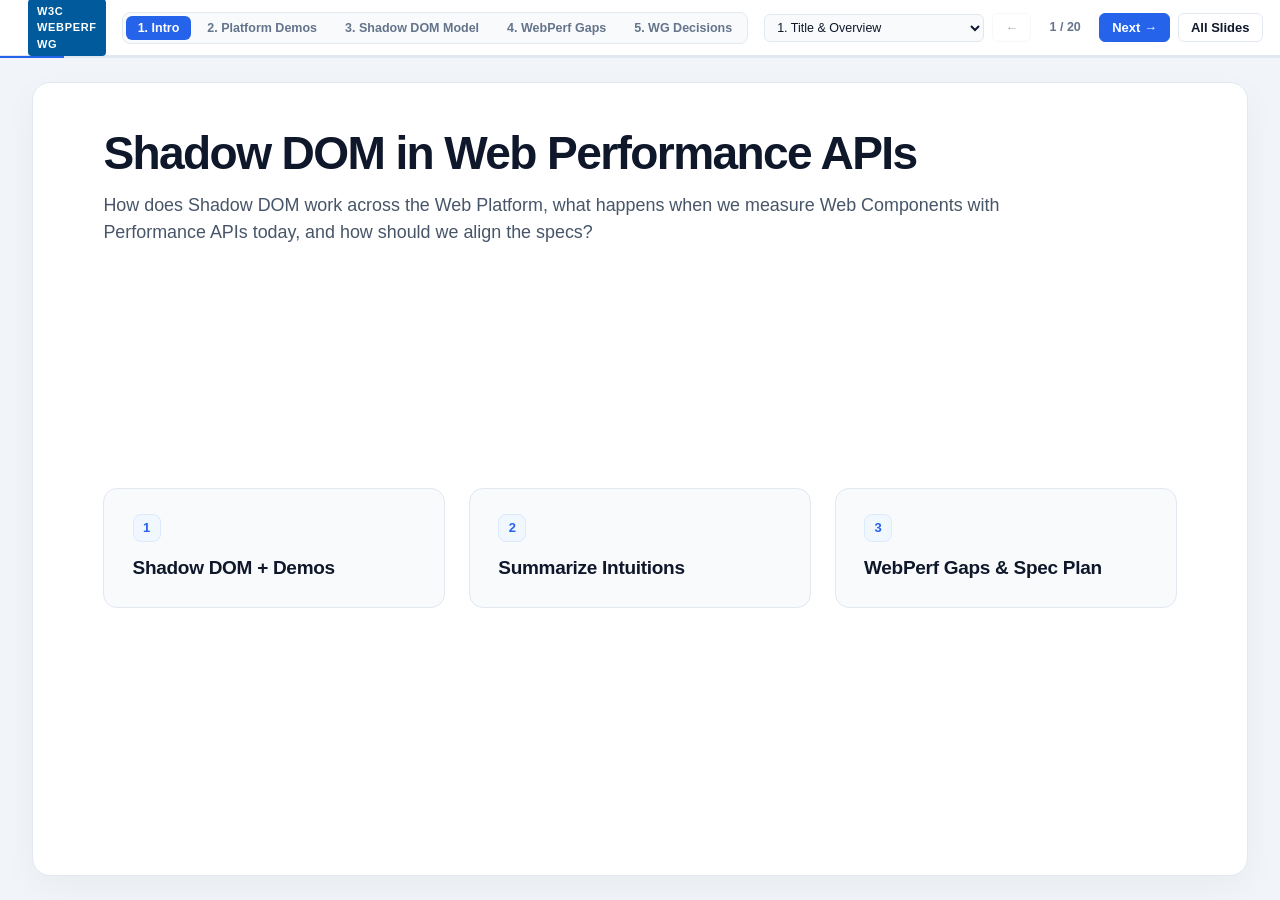
==== commit 2fe7b4c0: "Remove redundant slide-eyebrow headers from all slides" ====
--- a/index.html
+++ b/index.html
@@ -75,7 +75,6 @@
     <!-- SLIDE 1: Title & Overview -->
     <section class="slide active" data-slide-index="0" data-part="0">
       <div class="slide-body">
-        <div class="slide-eyebrow">Part 1 · Introduction</div>
         <h1>Shadow DOM in Web Performance APIs</h1>
         <p class="slide-lead">
           How does Shadow DOM work across the Web Platform, what happens when we measure Web Components with Performance APIs today, and how should we align the specs?
@@ -107,7 +106,6 @@
     <!-- SLIDE 2: Platform Demo 1 Concept (What Is Shadow DOM? & querySelector Guard) -->
     <section class="slide" data-slide-index="1" data-part="1">
       <div class="slide-body">
-        <div class="slide-eyebrow">Part 2 · Pure Web Platform Proof · 1 of 3</div>
         <h2>What Is Shadow DOM?</h2>
         <p class="slide-lead">
           A private DOM subtree attached to a <strong>Shadow Host</strong> so page styles and scripts don't collide with component internals.
@@ -147,7 +145,6 @@
     <!-- SLIDE 3: Diagram (DOM "Tree of Trees" Only) -->
     <section class="slide" data-slide-index="2" data-part="1">
       <div class="slide-body">
-        <div class="slide-eyebrow">Part 2 · Pure Web Platform Proof · Initial Mental Model</div>
         <h2>The DOM "Tree of Trees" (<a href="https://developer.mozilla.org/en-US/docs/Web/API/Web_components/Using_shadow_DOM" target="_blank">MDN</a>)</h2>
         <p class="slide-lead">
           To DOM traversal APIs (<code>querySelector</code>, <code>getElementById</code>, <code>parentNode</code>), the <strong>Shadow Tree</strong> is a separate DOM tree separated from the <strong>Document Tree</strong> by the <strong>Shadow Boundary</strong>:
@@ -238,7 +235,6 @@
       <div class="slide-body">
         <div class="demo-slide-header">
           <div>
-            <div class="slide-eyebrow">Part 2 · Interactive Demo 1 · DOM Tree Encapsulation</div>
             <h2>Live Demo: Shadow DOM &amp; <code>querySelectorAll()</code></h2>
           </div>
           <div class="demo-slide-actions">
@@ -255,7 +251,6 @@
     <!-- SLIDE 4: Platform Demo 2 Concept (DOM Events & Retargeting) -->
     <section class="slide" data-slide-index="3" data-part="1">
       <div class="slide-body">
-        <div class="slide-eyebrow">Part 2 · Pure Web Platform Proof (Zero Performance APIs) · 2 of 3</div>
         <h2>DOM Events Bubble Out—and Retarget to the Shadow Host</h2>
         <p class="slide-lead">
           When a user clicks inside an <code>open</code> or <code>closed</code> Shadow Root, the outer page receives the event—with <code>event.target</code> rewritten via <a href="https://dom.spec.whatwg.org/#retarget" target="_blank">WHATWG DOM <code>retarget()</code></a>:
@@ -297,7 +292,6 @@
       <div class="slide-body">
         <div class="demo-slide-header">
           <div>
-            <div class="slide-eyebrow">Part 2 · Interactive Demo 2 · Zero Performance APIs</div>
             <h2>Live Demo: DOM Events, <code>event.target</code> &amp; <code>composedPath()</code></h2>
           </div>
           <div class="demo-slide-actions">
@@ -314,7 +308,6 @@
     <!-- SLIDE 6: Platform Demo 3 Concept (Subresource Load, window.onload & elementFromPoint) -->
     <section class="slide" data-slide-index="5" data-part="1">
       <div class="slide-body">
-        <div class="slide-eyebrow">Part 2 · Pure Web Platform Proof (Zero Performance APIs) · 3 of 3</div>
         <h2>Slow Subresources Inside Shadow DOM Delay <code>window.onload</code></h2>
         <p class="slide-lead">
           Even when an <code>&lt;img&gt;</code> is encapsulated inside an <code>open</code> or <code>closed</code> Shadow Root, its network loading and rendered geometry participate in the outer document:
@@ -356,7 +349,6 @@
       <div class="slide-body">
         <div class="demo-slide-header">
           <div>
-            <div class="slide-eyebrow">Part 2 · Interactive Demo 3 · Zero Performance APIs</div>
             <h2>Live Demo: Slow Shadow DOM Subresources &amp; <code>window.onload</code></h2>
           </div>
           <div class="demo-slide-actions">
@@ -377,7 +369,6 @@
     <!-- SLIDE 6: Visual Architecture Diagram (Modern MDN shadowdom.svg) -->
     <section class="slide" data-slide-index="5" data-part="2">
       <div class="slide-body">
-        <div class="slide-eyebrow">Part 3 · Shadow DOM Model</div>
         <h2>The "Tree of Trees" vs. The "Flattened Tree"</h2>
         <p class="slide-lead">
           DOM APIs see separate trees divided by the <strong>Shadow Boundary</strong>, while layout, paint, and input operate on the unified <strong>Flattened Tree</strong> (<a href="https://developer.mozilla.org/en-US/docs/Web/API/Web_components/Using_shadow_DOM" target="_blank">MDN</a> · <a href="https://drafts.csswg.org/css-scoping/#flat-tree" target="_blank">CSS Scoping §3.1</a>).
@@ -545,7 +536,6 @@
     <!-- SLIDE 10: Two Realms & MDN Principle -->
     <section class="slide" data-slide-index="9" data-part="2">
       <div class="slide-body">
-        <div class="slide-eyebrow">Part 3 · Shadow DOM Model · Summary</div>
         <h2>Summary: What Shadow DOM Encapsulates—And Why</h2>
         <p class="slide-lead">
           Per <a href="https://developer.mozilla.org/en-US/docs/Web/API/Web_components/Using_shadow_DOM" target="_blank">MDN</a>, Shadow DOM exists so <em>"code running in the page cannot accidentally break a custom element by modifying its internal implementation."</em>
@@ -585,7 +575,6 @@
     <!-- SLIDE 11: Three Modes (open, closed, UA) -->
     <section class="slide" data-slide-index="10" data-part="2">
       <div class="slide-body">
-        <div class="slide-eyebrow">Part 3 · Shadow DOM Model · Summary</div>
         <h2>Summary: <code>open</code> and <code>closed</code> Behave Identically by Default</h2>
         <p class="slide-lead">
           Across WHATWG DOM and HTML, <code>mode</code> is only checked in <strong>4 legacy APIs from 2015</strong>. All modern APIs treat <code>open</code> and <code>closed</code> the same.
@@ -632,7 +621,6 @@
     <!-- SLIDE 9: What Breaks Today When a Site Uses Shadow DOM? -->
     <section class="slide" data-slide-index="8" data-part="3">
       <div class="slide-body">
-        <div class="slide-eyebrow">Part 4 · Web Performance Gaps &amp; Deep Dive</div>
         <h2>What Breaks Today When a Site Uses Shadow DOM?</h2>
         <p class="slide-lead">
           Unlike DOM Events and Hit-Testing, Web Performance APIs currently handle Shadow DOM inconsistently across three areas:
@@ -672,7 +660,6 @@
     <!-- SLIDE 10: Two Audiences & Three Core Principles for WebPerf -->
     <section class="slide" data-slide-index="9" data-part="3">
       <div class="slide-body">
-        <div class="slide-eyebrow">Part 4 · Expanding to Web Performance APIs</div>
         <h2>Two Audiences for Web Components (<a href="https://github.com/w3c/element-timing/issues/3" target="_blank"><code>element-timing#3</code></a>)</h2>
         <p class="slide-lead">
           Distinguishing <strong>Component Users</strong> from <strong>Component Authors</strong> explains both what is shown by default and what requires opt-in:
@@ -712,7 +699,6 @@
     <!-- SLIDE 9: Current State Scorecard -->
     <section class="slide" data-slide-index="8" data-part="3">
       <div class="slide-body">
-        <div class="slide-eyebrow">Part 4 · Expanding to Web Performance APIs</div>
         <h2>Scorecard: How Do WebPerf Specs Compare Today?</h2>
 
         <div class="table-wrap">
@@ -726,6 +712,12 @@
               </tr>
             </thead>
             <tbody>
+              <tr>
+                <td><strong>Resource Timing</strong></td>
+                <td><span class="status-badge status-pass">Yes (All Browsers)</span></td>
+                <td><span class="status-badge status-pass">Reports <code>name</code> (URL) ✅</span></td>
+                <td>None — works today with zero filtering across all browsers (no DOM node exposed).</td>
+              </tr>
               <tr>
                 <td><strong>Event Timing (INP)</strong></td>
                 <td><span class="status-badge status-pass">Yes (All Browsers)</span></td>
@@ -745,7 +737,7 @@
                 <td>Include shadow trees in spec; retarget <code>element</code> &amp; <code>id</code> to Host; keep <code>url</code> (like Resource Timing); cap inline text.</td>
               </tr>
               <tr>
-                <td><strong>Long Animation Frames</strong></td>
+                <td><strong>Long Animation Frames (LoAF)</strong></td>
                 <td><span class="status-badge status-pass">Yes (Frame Timing)</span></td>
                 <td><span class="status-badge status-fail">Leaks inner <code>#id</code> ❌</span></td>
                 <td>Retarget <code>event.currentTarget</code> before serializing <code>script.invoker</code>.</td>
@@ -765,7 +757,6 @@
     <!-- SLIDE 16: WebPerf Demo Concept (Event Timing vs CLS on the Same Components) -->
     <section class="slide" data-slide-index="15" data-part="3">
       <div class="slide-body">
-        <div class="slide-eyebrow">Part 4 · Web Performance Demos · Same Components + PerformanceObserver</div>
         <h2>Event Timing Retargets to Host—While CLS Drops <code>node</code> to <code>null</code></h2>
         <p class="slide-lead">
           Running <code>PerformanceObserver</code> on the exact same components from Demos 1 &amp; 2 shows the inconsistency:
@@ -798,7 +789,6 @@
     <!-- SLIDE 18: WebPerf Demo Concept (LCP #152 Reproduction) -->
     <section class="slide" data-slide-index="17" data-part="3">
       <div class="slide-body">
-        <div class="slide-eyebrow">Part 4 · Web Performance Demos · Reproducing w3c/largest-contentful-paint#152</div>
         <h2>Inconsistent LCP Attribution in Shadow DOM (<a href="https://github.com/w3c/largest-contentful-paint/issues/152" target="_blank"><code>lcp#152</code></a>)</h2>
         <p class="slide-lead">
           When progressive content paints inside a single <code>closed</code> custom element (<code>&lt;lcp-shadow-probe&gt;</code>), three different things happen today:
@@ -842,7 +832,6 @@
     <!-- SLIDE 14: Core Spec Proposal (Component User Default) -->
     <section class="slide" data-slide-index="13" data-part="4">
       <div class="slide-body">
-        <div class="slide-eyebrow">Part 5 · Core Proposal · Audience 1: Component Users (Default)</div>
         <h2>Default View: <code>retarget for performance timing</code></h2>
 
         <div class="algo-box">
@@ -879,7 +868,6 @@
     <!-- SLIDE 15: Stretch Goal (Component Author Opt-In) -->
     <section class="slide" data-slide-index="14" data-part="4">
       <div class="slide-body">
-        <div class="slide-eyebrow">Part 5 · Stretch Goal · Audience 2: Component Authors (Opt-In)</div>
         <h2>Component Author View: Capability Opt-In on <code>observe()</code></h2>
         <p class="slide-lead">
           When a Component Author holds a <code>ShadowRoot</code> reference, passing it to <code>observe()</code> unlocks <strong>both</strong> inner attribution and entries filtered from the main timeline:
@@ -914,7 +902,6 @@
     <!-- SLIDE 16: 4 Proposed Resolutions for WebPerf WG -->
     <section class="slide" data-slide-index="15" data-part="4">
       <div class="slide-body">
-        <div class="slide-eyebrow">Part 5 · Call to Action for WebPerf WG</div>
         <h2>4 Decisions for the Working Group</h2>
 
         <div class="grid-4">
@@ -960,7 +947,6 @@
     <!-- SLIDE 17: Appendix (Engine Implementation Details & WPT Plan) -->
     <section class="slide" data-slide-index="16" data-part="4">
       <div class="slide-body">
-        <div class="slide-eyebrow">Appendix · Reference for Implementors</div>
         <h2>Engine Implementation Roadmap &amp; WPT Suite Plan</h2>
 
         <div class="tab-bar" role="tablist">
